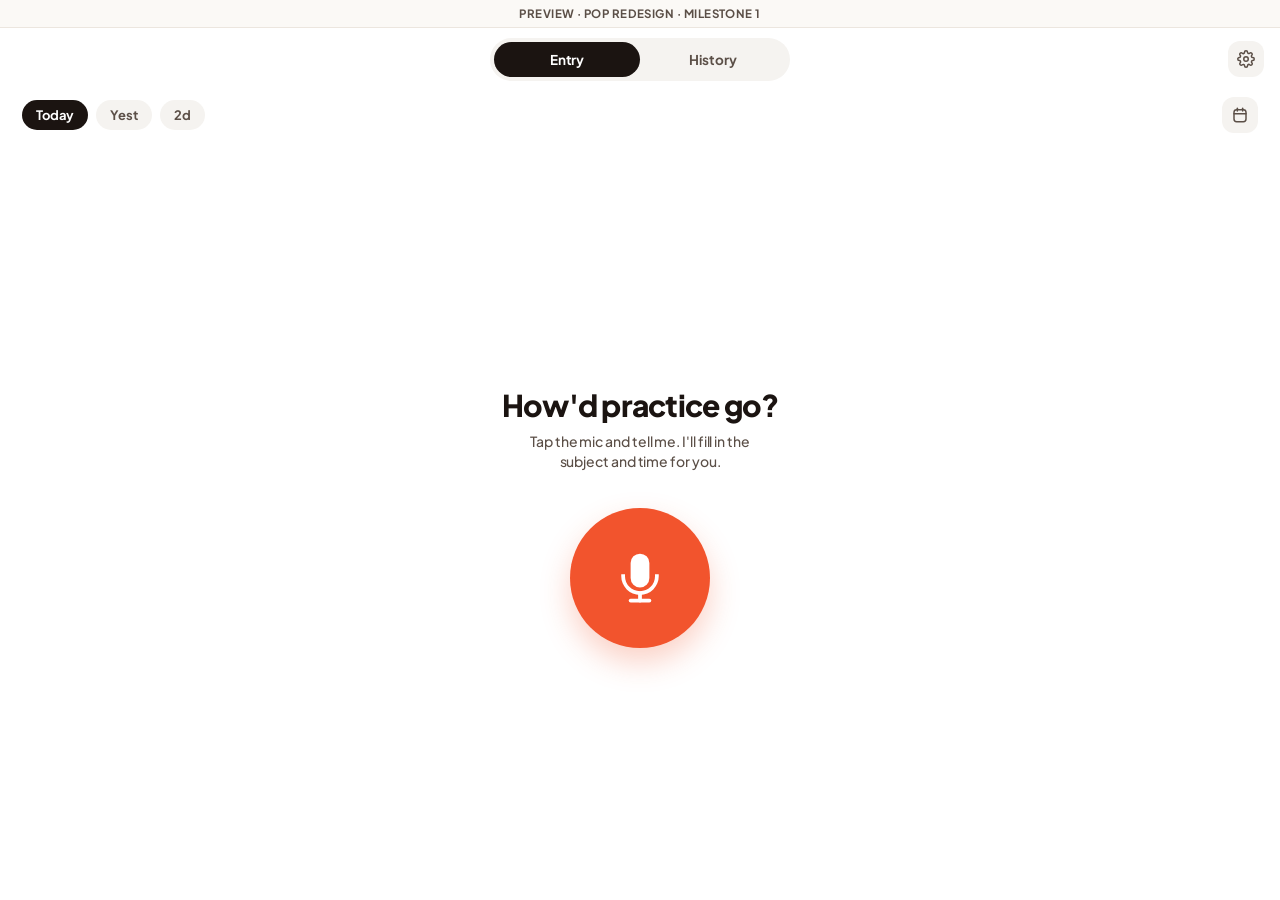
==== entry-v2.html @ ab2f77ab "Pop redesign: Milestone 1 — visual scaffold at entry-v2.html Side-by-side preview for the Pop direct" ====
<!DOCTYPE html>
<html lang="en">
  <head>
    <meta charset="UTF-8" />
    <meta name="viewport" content="width=device-width, initial-scale=1.0, viewport-fit=cover" />
    <title>Academic Practice Logger</title>

    <meta name="theme-color" content="#F2542D" />
    <meta name="apple-mobile-web-app-capable" content="yes" />
    <meta name="apple-mobile-web-app-status-bar-style" content="default" />
    <meta name="apple-mobile-web-app-title" content="Practice" />
    <link rel="manifest" href="./manifest.webmanifest" />
    <link rel="icon" href="./pwa/icon.svg" type="image/svg+xml" />

    <link rel="preconnect" href="https://fonts.googleapis.com" />
    <link rel="preconnect" href="https://fonts.gstatic.com" crossorigin />
    <link
      href="https://fonts.googleapis.com/css2?family=Plus+Jakarta+Sans:wght@400;500;600;700;800&display=swap"
      rel="stylesheet"
    />
    <link rel="stylesheet" href="./pop.css" />
  </head>
  <body>
    <div id="pop-root" class="pop-fullbleed"></div>
    <script type="module" src="./entry-v2.js"></script>
    <script type="module">
      import { registerServiceWorker } from "./pwa/pwa.js";
      registerServiceWorker();
    </script>
  </body>
</html>
---- pop.css ----
:root {
  color-scheme: light;
  --bg: #ffffff;
  --surface: #f5f3f0;
  --surface-soft: #fbf9f6;
  --ink: #1b1411;
  --ink-soft: #5b4f47;
  --mute: #a89c92;
  --border: #ece6df;

  --accent: #f2542d;
  --accent-deep: #c13c18;
  --accent-soft: #ffe2d6;
  --pop-yellow: #ffc830;

  --math-c: #f2542d;
  --math-s: #ffe2d6;
  --reading-c: #e8973a;
  --reading-s: #fceacb;
  --writing-c: #d33359;
  --writing-s: #fcdce3;
  --art-c: #d946a8;
  --art-s: #fbddf0;
  --science-c: #ea7331;
  --science-s: #fde1ce;
  --music-c: #b14acf;
  --music-s: #f2ddfc;
}

*,
*::before,
*::after {
  box-sizing: border-box;
  -webkit-tap-highlight-color: transparent;
}

html,
body {
  margin: 0;
  padding: 0;
  background: var(--bg);
  color: var(--ink);
  font-family: "Plus Jakarta Sans", -apple-system, system-ui, sans-serif;
  font-weight: 500;
  letter-spacing: -0.005em;
  -webkit-font-smoothing: antialiased;
}

button {
  font-family: inherit;
  color: inherit;
}

.pop-fullbleed {
  width: 100vw;
  min-height: 100vh;
  min-height: 100dvh;
  padding-top: env(safe-area-inset-top);
  padding-bottom: env(safe-area-inset-bottom);
  background: var(--bg);
  display: flex;
  flex-direction: column;
}

.pop-screen {
  flex: 1;
  display: flex;
  flex-direction: column;
}

/* ─── Top nav ─────────────────────────────────────────────────────── */
.pop-topnav {
  position: relative;
  padding: 10px 16px 8px;
  display: flex;
  align-items: center;
  flex-shrink: 0;
}
.pop-tabs {
  margin: 0 auto;
  display: flex;
  background: var(--surface);
  border-radius: 999px;
  padding: 4px;
  width: 100%;
  max-width: 300px;
}
.pop-tab {
  flex: 1;
  padding: 9px 0;
  border: 0;
  cursor: pointer;
  background: transparent;
  color: var(--ink-soft);
  font-size: 13.5px;
  font-weight: 700;
  letter-spacing: -0.01em;
  border-radius: 999px;
  transition: all 0.18s ease;
}
.pop-tab[aria-selected="true"] {
  background: var(--ink);
  color: #fff;
}
.pop-gear {
  position: absolute;
  right: 16px;
  top: 50%;
  transform: translateY(-50%);
  width: 36px;
  height: 36px;
  border: 0;
  border-radius: 12px;
  background: var(--surface);
  color: var(--ink-soft);
  display: grid;
  place-items: center;
  cursor: pointer;
}

/* ─── Date row ────────────────────────────────────────────────────── */
.pop-daterow {
  padding: 8px 22px 4px;
  display: flex;
  gap: 8px;
  align-items: center;
  flex-shrink: 0;
}
.pop-datepill {
  padding: 7px 14px;
  border-radius: 999px;
  border: 0;
  background: var(--surface);
  color: var(--ink-soft);
  font-size: 13px;
  font-weight: 700;
  letter-spacing: -0.01em;
  cursor: pointer;
  transition: all 0.18s ease;
}
.pop-datepill[aria-pressed="true"] {
  background: var(--ink);
  color: #fff;
}
.pop-calbtn {
  margin-left: auto;
  width: 36px;
  height: 36px;
  border: 0;
  border-radius: 12px;
  background: var(--surface);
  color: var(--ink-soft);
  display: grid;
  place-items: center;
  cursor: pointer;
}

/* ─── IDLE screen ─────────────────────────────────────────────────── */
.pop-idle {
  flex: 1;
  display: flex;
  flex-direction: column;
  align-items: center;
  justify-content: center;
  padding: 24px 22px;
  text-align: center;
}
.pop-idle-headline {
  font-size: 30px;
  font-weight: 800;
  letter-spacing: -0.025em;
  line-height: 1.1;
  color: var(--ink);
  margin: 0 0 10px;
}
.pop-idle-subhead {
  font-size: 14px;
  font-weight: 500;
  color: var(--ink-soft);
  line-height: 1.4;
  max-width: 260px;
  margin: 0 0 36px;
}
.pop-mic-big {
  position: relative;
  width: 140px;
  height: 140px;
  border: 0;
  padding: 0;
  background: var(--accent);
  border-radius: 50%;
  display: grid;
  place-items: center;
  color: #fff;
  box-shadow: 0 14px 30px rgba(242, 84, 45, 0.27);
  cursor: pointer;
  transition: transform 0.18s ease;
}
.pop-mic-big:active {
  transform: scale(0.97);
}
.pop-streak {
  margin-top: 28px;
  padding: 8px 14px;
  background: var(--surface);
  border-radius: 999px;
  display: inline-flex;
  align-items: center;
  gap: 8px;
  font-size: 12.5px;
  font-weight: 600;
  color: var(--ink-soft);
  white-space: nowrap;
}
.pop-streak-dot {
  width: 7px;
  height: 7px;
  border-radius: 999px;
  background: var(--pop-yellow);
}

/* ─── Stub screens (M1 placeholders) ──────────────────────────────── */
.pop-stub {
  flex: 1;
  display: flex;
  flex-direction: column;
  align-items: center;
  justify-content: center;
  padding: 24px;
  text-align: center;
  color: var(--mute);
  font-size: 14px;
  font-weight: 600;
}
.pop-stub strong {
  color: var(--ink);
  font-weight: 800;
  font-size: 18px;
  display: block;
  margin-bottom: 6px;
}

/* ─── Settings sheet (skeleton in M1) ─────────────────────────────── */
.pop-sheet-overlay {
  position: fixed;
  inset: 0;
  background: rgba(27, 20, 17, 0.4);
  z-index: 90;
  animation: pop-fade-in 0.25s ease both;
}
.pop-sheet {
  position: fixed;
  left: 0;
  right: 0;
  bottom: 0;
  background: #fff;
  border-radius: 24px 24px 0 0;
  padding: 14px 22px calc(28px + env(safe-area-inset-bottom));
  box-shadow: 0 -10px 30px rgba(0, 0, 0, 0.12);
  z-index: 100;
  animation: pop-slide-up 0.22s ease both;
}
.pop-sheet-handle {
  width: 44px;
  height: 5px;
  background: var(--border);
  border-radius: 999px;
  margin: 0 auto 10px;
}
.pop-sheet-titlebar {
  display: flex;
  align-items: center;
  justify-content: space-between;
  margin-bottom: 16px;
}
.pop-sheet-title {
  font-size: 22px;
  font-weight: 800;
  letter-spacing: -0.025em;
  margin: 0;
}
.pop-sheet-close {
  width: 32px;
  height: 32px;
  border: 0;
  border-radius: 10px;
  background: var(--surface);
  color: var(--ink-soft);
  font-size: 18px;
  cursor: pointer;
}
.pop-sheet-stub {
  padding: 32px 8px;
  text-align: center;
  color: var(--mute);
  font-size: 13.5px;
  font-weight: 600;
}

/* ─── Animations (from design handoff) ────────────────────────────── */
@keyframes pop-ring {
  0% { opacity: 0.55; transform: scale(0.85); }
  80% { opacity: 0; transform: scale(1.45); }
  100% { opacity: 0; transform: scale(1.45); }
}
@keyframes pop-caret {
  50% { opacity: 0; }
}
@keyframes pop-spin {
  to { transform: rotate(360deg); }
}
@keyframes pop-pop {
  0% { transform: scale(0.5); }
  60% { transform: scale(1.08); }
  100% { transform: scale(1); }
}
@keyframes pop-slide-up {
  from { transform: translateY(8px); opacity: 0; }
  to { transform: translateY(0); opacity: 1; }
}
@keyframes pop-fade-in {
  from { opacity: 0; }
  to { opacity: 1; }
}
@keyframes pop-live-pulse {
  50% { opacity: 0.4; }
}
@keyframes pop-detected-pulse {
  0% { box-shadow: 0 0 0 0 var(--pop-pulse, rgba(242, 84, 45, 0.45)); }
  100% { box-shadow: 0 0 0 14px rgba(242, 84, 45, 0); }
}

.pop-anim-up { animation: pop-slide-up 0.22s ease both; }
.pop-spinner {
  width: 16px;
  height: 16px;
  border: 2.5px solid rgba(242, 84, 45, 0.18);
  border-top-color: var(--accent);
  border-radius: 50%;
  animation: pop-spin 0.8s linear infinite;
  display: inline-block;
}

/* M1 preview banner so it's clear this is the work-in-progress */
.pop-preview-banner {
  background: var(--surface-soft);
  border-bottom: 1px solid var(--border);
  color: var(--ink-soft);
  font-size: 11.5px;
  font-weight: 700;
  letter-spacing: 0.04em;
  text-transform: uppercase;
  padding: 6px 16px;
  text-align: center;
}
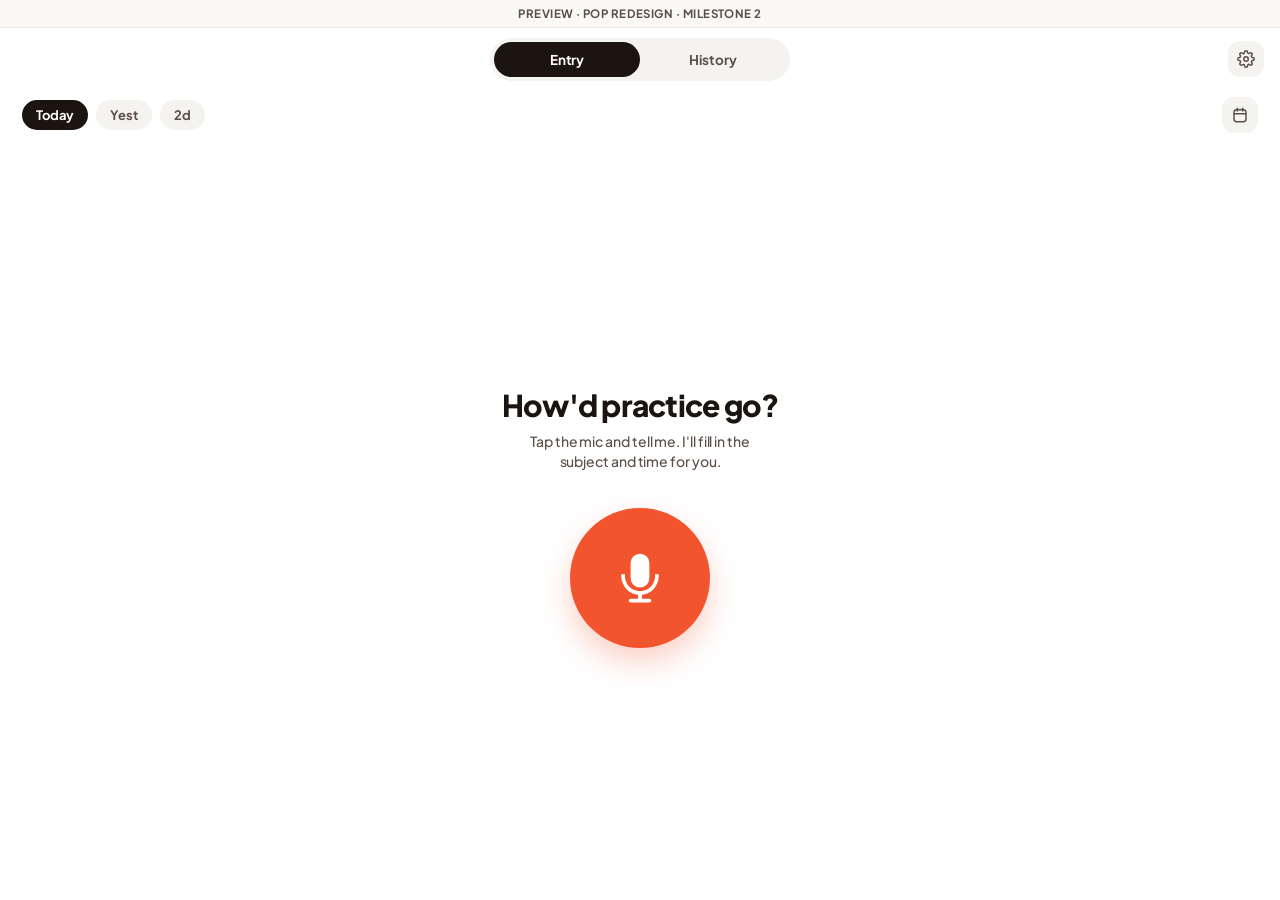
==== commit d503d540: "Pop redesign: Milestone 2 — voice capture, chips, save Wires the full record → review → save loop fo" ====
--- a/entry-v2.html
+++ b/entry-v2.html
@@ -22,6 +22,7 @@
   </head>
   <body>
     <div id="pop-root" class="pop-fullbleed"></div>
+    <input id="pop-photo-input" type="file" accept="image/*" hidden />
     <script type="module" src="./entry-v2.js"></script>
     <script type="module">
       import { registerServiceWorker } from "./pwa/pwa.js";
--- a/pop.css
+++ b/pop.css
@@ -219,6 +219,445 @@
   background: var(--pop-yellow);
 }
 
+/* ─── LISTENING screen ────────────────────────────────────────────── */
+.pop-listen {
+  flex: 1;
+  display: flex;
+  flex-direction: column;
+  padding: 8px 18px 0;
+  gap: 12px;
+  min-height: 0;
+}
+.pop-listen-bar {
+  display: flex;
+  align-items: center;
+  gap: 12px;
+  padding: 10px 14px;
+  background: var(--accent);
+  border: 0;
+  border-radius: 18px;
+  color: #fff;
+  cursor: pointer;
+  text-align: left;
+  width: 100%;
+}
+.pop-listen-bar-mic {
+  width: 36px;
+  height: 36px;
+  border-radius: 50%;
+  background: rgba(255, 255, 255, 0.22);
+  display: grid;
+  place-items: center;
+  flex-shrink: 0;
+}
+.pop-listen-bar-text {
+  flex: 1;
+  line-height: 1.15;
+}
+.pop-listen-bar-title {
+  font-size: 14px;
+  font-weight: 700;
+  display: flex;
+  align-items: center;
+  gap: 6px;
+}
+.pop-listen-bar-sub {
+  font-size: 12px;
+  opacity: 0.85;
+  margin-top: 2px;
+}
+.pop-live-dot {
+  width: 7px;
+  height: 7px;
+  border-radius: 999px;
+  background: currentColor;
+  display: inline-block;
+  animation: pop-live-pulse 1s ease-in-out infinite;
+}
+.pop-wave {
+  display: flex;
+  align-items: center;
+  gap: 3px;
+  height: 22px;
+  flex-shrink: 0;
+}
+.pop-wave span {
+  width: 3px;
+  border-radius: 2px;
+  background: rgba(255, 255, 255, 0.85);
+  animation: pop-live-pulse 1s ease-in-out infinite;
+}
+.pop-transcript {
+  flex: 1;
+  background: var(--surface-soft);
+  border-radius: 22px;
+  padding: 18px;
+  overflow: auto;
+  min-height: 0;
+}
+.pop-transcript-eyebrow {
+  font-size: 11px;
+  font-weight: 700;
+  letter-spacing: 0.1em;
+  text-transform: uppercase;
+  color: var(--mute);
+  margin-bottom: 10px;
+}
+.pop-transcript-body {
+  font-size: 17px;
+  line-height: 1.5;
+  font-weight: 500;
+  color: var(--ink);
+  letter-spacing: -0.005em;
+  white-space: pre-wrap;
+  word-break: break-word;
+}
+.pop-transcript-empty {
+  color: var(--mute);
+  font-style: italic;
+}
+.pop-caret {
+  display: inline-block;
+  width: 2.5px;
+  height: 1.05em;
+  background: var(--accent);
+  vertical-align: -3px;
+  margin-left: 3px;
+  border-radius: 1px;
+  animation: pop-caret 1s steps(2) infinite;
+}
+.pop-listen-hint {
+  padding: 12px 22px 18px;
+  text-align: center;
+  font-size: 12px;
+  color: var(--mute);
+  font-weight: 600;
+  flex-shrink: 0;
+}
+
+/* ─── CAPTURED screen ─────────────────────────────────────────────── */
+.pop-cap {
+  flex: 1;
+  display: flex;
+  flex-direction: column;
+  padding: 8px 18px 0;
+  gap: 10px;
+  min-height: 0;
+  overflow: auto;
+}
+.pop-gotit {
+  display: flex;
+  align-items: center;
+  gap: 12px;
+  padding: 10px 12px;
+  background: var(--surface);
+  border-radius: 18px;
+}
+.pop-gotit-icon {
+  width: 38px;
+  height: 38px;
+  border-radius: 50%;
+  background: var(--ink);
+  color: #fff;
+  display: grid;
+  place-items: center;
+  flex-shrink: 0;
+}
+.pop-gotit-text {
+  flex: 1;
+}
+.pop-gotit-title {
+  font-size: 14px;
+  font-weight: 700;
+  color: var(--ink);
+}
+.pop-gotit-sub {
+  font-size: 12px;
+  color: var(--ink-soft);
+  margin-top: 1px;
+}
+.pop-rerec {
+  width: 36px;
+  height: 36px;
+  border-radius: 12px;
+  background: #fff;
+  border: 1px solid var(--border);
+  color: var(--ink-soft);
+  display: grid;
+  place-items: center;
+  cursor: pointer;
+}
+.pop-note-card {
+  background: #fff;
+  border: 1.5px solid var(--border);
+  border-radius: 22px;
+  padding: 16px 18px;
+  min-height: 100px;
+  font-size: 15.5px;
+  line-height: 1.5;
+  color: var(--ink);
+  font-weight: 500;
+  letter-spacing: -0.005em;
+}
+.pop-note-card p,
+.pop-note-card ul {
+  margin: 0;
+}
+.pop-note-card ul {
+  padding-left: 18px;
+}
+.pop-note-card li {
+  margin-bottom: 4px;
+}
+.pop-note-empty {
+  color: var(--mute);
+  font-style: italic;
+}
+.pop-chips {
+  display: flex;
+  flex-wrap: wrap;
+  gap: 6px;
+}
+.pop-chip {
+  display: inline-flex;
+  align-items: center;
+  gap: 8px;
+  padding: 8px 14px 8px 10px;
+  border: 0;
+  border-radius: 999px;
+  font-size: 13.5px;
+  font-weight: 700;
+  letter-spacing: -0.01em;
+  cursor: pointer;
+  transition: all 0.18s ease;
+}
+.pop-chip-empty {
+  background: transparent;
+  border: 1.5px dashed var(--mute);
+  color: var(--mute);
+  padding: 7px 14px;
+  font-weight: 600;
+}
+.pop-chip-edit {
+  margin-left: 2px;
+  font-size: 11px;
+  opacity: 0.7;
+}
+.pop-chip-thumb {
+  width: 22px;
+  height: 22px;
+  border-radius: 6px;
+  object-fit: cover;
+  margin-right: -2px;
+}
+.pop-pulse {
+  animation: pop-detected-pulse 1.2s ease-out 2;
+}
+/* Editor panels (slide-up under chips) */
+.pop-editor {
+  background: var(--surface-soft);
+  border-radius: 18px;
+  padding: 14px;
+  animation: pop-slide-up 0.22s ease both;
+}
+.pop-editor-head {
+  display: flex;
+  justify-content: space-between;
+  align-items: center;
+  margin-bottom: 8px;
+}
+.pop-editor-label {
+  font-size: 12px;
+  color: var(--ink-soft);
+  font-weight: 700;
+  letter-spacing: 0.06em;
+  text-transform: uppercase;
+}
+.pop-editor-done {
+  background: transparent;
+  border: 0;
+  color: var(--accent-deep);
+  font-size: 13px;
+  font-weight: 700;
+  cursor: pointer;
+  padding: 2px 6px;
+}
+.pop-subj-scroll {
+  display: flex;
+  gap: 10px;
+  overflow-x: auto;
+  scrollbar-width: none;
+  padding: 4px 2px 8px;
+  margin: 0 -2px;
+}
+.pop-subj-scroll::-webkit-scrollbar {
+  display: none;
+}
+.pop-subj-tile {
+  flex-shrink: 0;
+  width: 76px;
+  height: 80px;
+  border-radius: 16px;
+  border: 1.5px solid var(--border);
+  background: #fff;
+  display: flex;
+  flex-direction: column;
+  align-items: center;
+  justify-content: center;
+  gap: 6px;
+  cursor: pointer;
+  transition: all 0.18s ease;
+  padding: 0;
+}
+.pop-subj-tile-label {
+  font-size: 11.5px;
+  font-weight: 700;
+  letter-spacing: -0.01em;
+  color: var(--ink);
+}
+.pop-stepper {
+  display: flex;
+  align-items: center;
+  justify-content: space-between;
+  padding: 4px;
+}
+.pop-step-btn {
+  width: 54px;
+  height: 54px;
+  border-radius: 16px;
+  border: 0;
+  background: #fff;
+  box-shadow: 0 2px 8px rgba(0, 0, 0, 0.06);
+  color: var(--ink);
+  font-size: 24px;
+  font-weight: 700;
+  cursor: pointer;
+  display: grid;
+  place-items: center;
+}
+.pop-step-btn[disabled] {
+  background: var(--surface);
+  color: var(--mute);
+  box-shadow: none;
+  cursor: not-allowed;
+}
+.pop-step-value {
+  display: flex;
+  align-items: baseline;
+  gap: 6px;
+}
+.pop-step-num {
+  font-size: 44px;
+  font-weight: 800;
+  letter-spacing: -0.04em;
+  line-height: 1;
+}
+.pop-step-unit {
+  font-size: 16px;
+  color: var(--ink-soft);
+  font-weight: 600;
+}
+.pop-step-hint {
+  text-align: center;
+  font-size: 11px;
+  color: var(--mute);
+  font-weight: 600;
+  margin-top: 4px;
+}
+.pop-save-wrap {
+  padding: 12px 18px calc(18px + env(safe-area-inset-bottom));
+  flex-shrink: 0;
+}
+.pop-save-btn {
+  width: 100%;
+  height: 58px;
+  border-radius: 20px;
+  border: 0;
+  font-size: 16px;
+  font-weight: 800;
+  letter-spacing: -0.01em;
+  cursor: pointer;
+  transition: all 0.2s ease;
+  background: var(--accent);
+  color: #fff;
+  box-shadow: 0 10px 24px rgba(242, 84, 45, 0.25);
+}
+.pop-save-btn[disabled] {
+  background: var(--surface);
+  color: var(--mute);
+  box-shadow: none;
+  cursor: not-allowed;
+}
+
+/* Toast (used for save errors) */
+.pop-toast {
+  position: fixed;
+  left: 16px;
+  right: 16px;
+  bottom: calc(96px + env(safe-area-inset-bottom));
+  background: var(--ink);
+  color: #fff;
+  padding: 12px 14px;
+  border-radius: 14px;
+  font-size: 13px;
+  font-weight: 600;
+  box-shadow: 0 12px 28px rgba(0, 0, 0, 0.18);
+  z-index: 50;
+  animation: pop-slide-up 0.22s ease both;
+}
+
+/* M2 simple saved confirmation (M3 will replace with the full screen) */
+.pop-saved-stub {
+  flex: 1;
+  display: flex;
+  flex-direction: column;
+  align-items: center;
+  justify-content: center;
+  padding: 24px 22px;
+  text-align: center;
+  gap: 20px;
+}
+.pop-saved-check {
+  width: 96px;
+  height: 96px;
+  border-radius: 50%;
+  background: var(--accent);
+  color: #fff;
+  display: grid;
+  place-items: center;
+  box-shadow: 0 18px 38px rgba(242, 84, 45, 0.25);
+  animation: pop-pop 0.4s cubic-bezier(0.2, 1.5, 0.4, 1) both;
+}
+.pop-saved-title {
+  font-size: 24px;
+  font-weight: 800;
+  letter-spacing: -0.025em;
+  color: var(--ink);
+  margin: 0;
+}
+.pop-saved-buttons {
+  display: flex;
+  gap: 10px;
+  width: 100%;
+}
+.pop-saved-buttons button {
+  flex: 1;
+  height: 54px;
+  border-radius: 18px;
+  border: 0;
+  font-size: 14.5px;
+  font-weight: 700;
+  cursor: pointer;
+}
+.pop-btn-soft {
+  background: var(--surface);
+  color: var(--ink);
+}
+.pop-btn-ink {
+  background: var(--ink);
+  color: #fff;
+}
+
 /* ─── Stub screens (M1 placeholders) ──────────────────────────────── */
 .pop-stub {
   flex: 1;
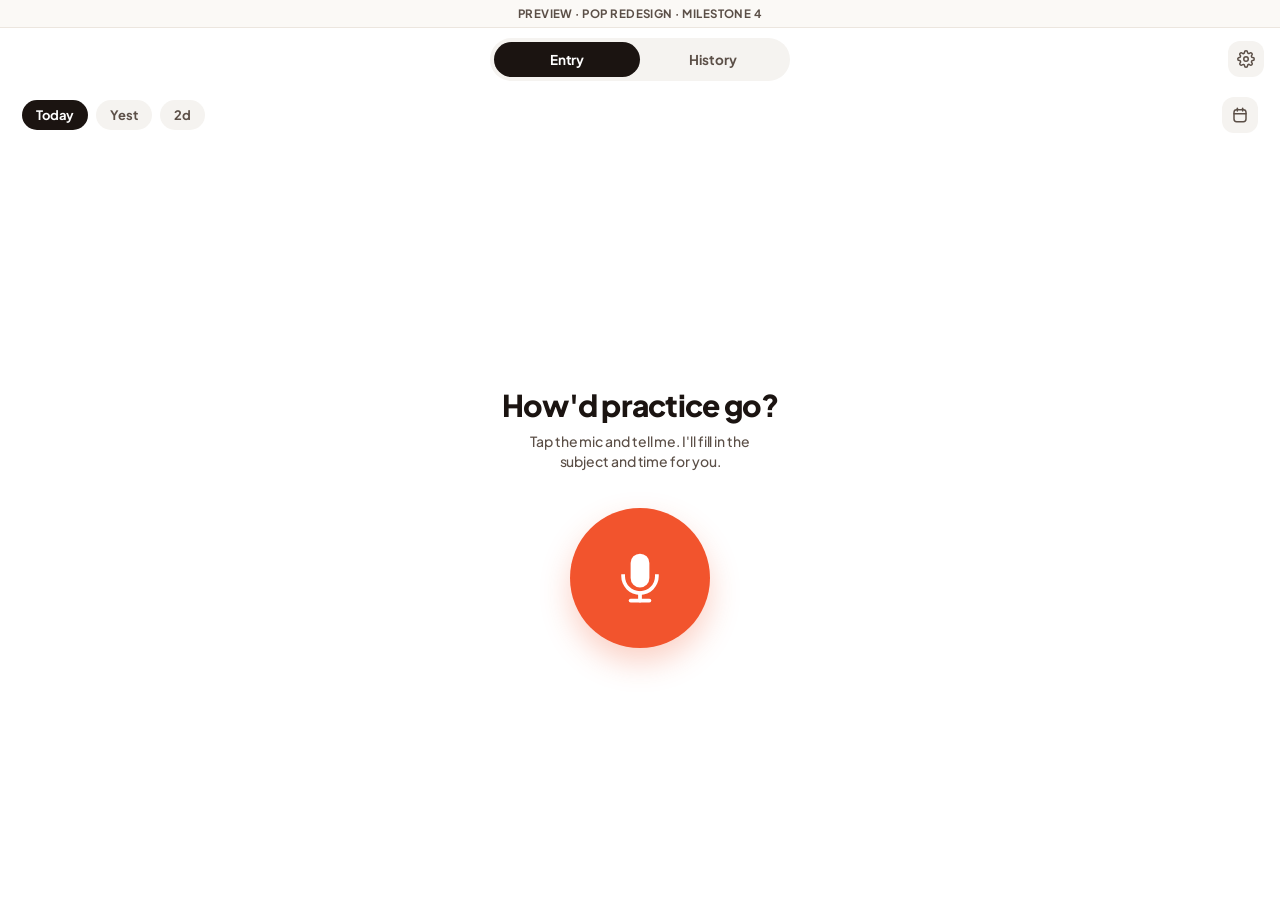
==== commit 6d4f28c7: "Pop redesign: Milestone 4 — Settings sheet + polish + smarter tidy Settings sheet (gear icon) now co" ====
--- a/entry-v2.html
+++ b/entry-v2.html
@@ -23,6 +23,7 @@
   <body>
     <div id="pop-root" class="pop-fullbleed"></div>
     <input id="pop-photo-input" type="file" accept="image/*" hidden />
+    <input id="pop-import-input" type="file" accept="application/json,.json" hidden />
     <script type="module" src="./entry-v2.js"></script>
     <script type="module">
       import { registerServiceWorker } from "./pwa/pwa.js";
--- a/pop.css
+++ b/pop.css
@@ -606,20 +606,27 @@
   animation: pop-slide-up 0.22s ease both;
 }
 
-/* M2 simple saved confirmation (M3 will replace with the full screen) */
-.pop-saved-stub {
+/* ─── SAVED screen ────────────────────────────────────────────────── */
+.pop-saved {
   flex: 1;
   display: flex;
   flex-direction: column;
+}
+.pop-saved-body {
+  flex: 1;
+  display: flex;
+  flex-direction: column;
   align-items: center;
   justify-content: center;
-  padding: 24px 22px;
-  text-align: center;
   gap: 20px;
+  padding: 0 30px;
+}
+.pop-check-wrap {
+  position: relative;
 }
 .pop-saved-check {
-  width: 96px;
-  height: 96px;
+  width: 116px;
+  height: 116px;
   border-radius: 50%;
   background: var(--accent);
   color: #fff;
@@ -628,17 +635,72 @@
   box-shadow: 0 18px 38px rgba(242, 84, 45, 0.25);
   animation: pop-pop 0.4s cubic-bezier(0.2, 1.5, 0.4, 1) both;
 }
+.pop-confetti {
+  position: absolute;
+  border-radius: 2px;
+  opacity: 0;
+  animation: pop-fade-in 0.6s ease both;
+}
+.pop-saved-headline {
+  text-align: center;
+}
 .pop-saved-title {
-  font-size: 24px;
+  font-size: 28px;
   font-weight: 800;
   letter-spacing: -0.025em;
+  line-height: 1.1;
   color: var(--ink);
   margin: 0;
 }
+.pop-saved-sub {
+  font-size: 14px;
+  color: var(--ink-soft);
+  margin-top: 8px;
+  font-weight: 500;
+}
+.pop-streak-card {
+  width: 100%;
+  background: var(--surface);
+  border-radius: 20px;
+  padding: 16px;
+}
+.pop-streak-card-head {
+  display: flex;
+  align-items: center;
+  justify-content: space-between;
+  margin-bottom: 10px;
+}
+.pop-streak-card-title {
+  font-size: 13px;
+  font-weight: 700;
+  letter-spacing: -0.01em;
+}
+.pop-streak-card-title-dot {
+  color: var(--pop-yellow);
+}
+.pop-streak-card-sub {
+  font-size: 11px;
+  color: var(--ink-soft);
+  font-weight: 600;
+}
+.pop-streak-segments {
+  display: flex;
+  gap: 6px;
+}
+.pop-streak-seg {
+  flex: 1;
+  height: 10px;
+  border-radius: 5px;
+  background: var(--border);
+}
+.pop-streak-seg-filled {
+  background: var(--pop-yellow);
+}
 .pop-saved-buttons {
   display: flex;
   gap: 10px;
-  width: 100%;
+  padding: 0 18px calc(18px + env(safe-area-inset-bottom));
+  flex-shrink: 0;
 }
 .pop-saved-buttons button {
   flex: 1;
@@ -656,6 +718,377 @@
 .pop-btn-ink {
   background: var(--ink);
   color: #fff;
+}
+
+/* ─── HISTORY tab ─────────────────────────────────────────────────── */
+.pop-history {
+  flex: 1;
+  display: flex;
+  flex-direction: column;
+  padding: 8px 18px 0;
+  overflow: auto;
+  position: relative;
+}
+.pop-stats {
+  display: flex;
+  gap: 8px;
+  margin-bottom: 14px;
+  flex-shrink: 0;
+}
+.pop-stat-card {
+  flex: 1;
+  padding: 12px 14px;
+  border-radius: 16px;
+}
+.pop-stat-soft {
+  background: var(--surface);
+  color: var(--ink);
+}
+.pop-stat-ink {
+  background: var(--ink);
+  color: #fff;
+}
+.pop-stat-eyebrow {
+  font-size: 11px;
+  font-weight: 700;
+  letter-spacing: 0.06em;
+  text-transform: uppercase;
+}
+.pop-stat-soft .pop-stat-eyebrow {
+  color: var(--ink-soft);
+}
+.pop-stat-ink .pop-stat-eyebrow {
+  opacity: 0.7;
+}
+.pop-stat-value {
+  font-size: 22px;
+  font-weight: 800;
+  letter-spacing: -0.02em;
+  margin-top: 4px;
+}
+.pop-stat-value-unit {
+  font-size: 13px;
+  font-weight: 600;
+  opacity: 0.7;
+  margin-left: 4px;
+}
+.pop-day-group {
+  display: flex;
+  flex-direction: column;
+  gap: 8px;
+  margin-bottom: 14px;
+}
+.pop-day-eyebrow {
+  font-size: 11px;
+  font-weight: 800;
+  letter-spacing: 0.1em;
+  color: var(--mute);
+  text-transform: uppercase;
+  margin-top: 4px;
+}
+.pop-entry-card {
+  background: #fff;
+  border: 1px solid var(--border);
+  border-radius: 18px;
+  padding: 14px;
+  display: flex;
+  gap: 12px;
+  align-items: flex-start;
+}
+.pop-entry-badge {
+  width: 44px;
+  height: 44px;
+  border-radius: 14px;
+  display: grid;
+  place-items: center;
+  flex-shrink: 0;
+}
+.pop-entry-main {
+  flex: 1;
+  min-width: 0;
+}
+.pop-entry-meta {
+  display: flex;
+  align-items: baseline;
+  gap: 8px;
+  flex-wrap: wrap;
+}
+.pop-entry-subject {
+  font-size: 14.5px;
+  font-weight: 800;
+  letter-spacing: -0.01em;
+}
+.pop-entry-duration {
+  font-size: 12.5px;
+  color: var(--ink-soft);
+  font-weight: 600;
+}
+.pop-entry-time {
+  font-size: 11px;
+  color: var(--mute);
+  font-weight: 600;
+  margin-left: auto;
+}
+.pop-entry-note {
+  font-size: 13.5px;
+  color: var(--ink);
+  margin-top: 4px;
+  line-height: 1.45;
+  font-weight: 500;
+  white-space: pre-wrap;
+  overflow: hidden;
+  text-overflow: ellipsis;
+  display: -webkit-box;
+  -webkit-line-clamp: 3;
+  -webkit-box-orient: vertical;
+}
+.pop-entry-photo {
+  width: 44px;
+  height: 44px;
+  border-radius: 12px;
+  object-fit: cover;
+  flex-shrink: 0;
+}
+.pop-history-empty {
+  margin-top: 40px;
+  text-align: center;
+  color: var(--ink-soft);
+}
+.pop-history-empty-title {
+  font-size: 16px;
+  font-weight: 700;
+  color: var(--ink);
+  margin-bottom: 6px;
+}
+.pop-history-empty-sub {
+  font-size: 13px;
+  font-weight: 500;
+}
+.pop-fab {
+  position: fixed;
+  bottom: calc(24px + env(safe-area-inset-bottom));
+  right: 22px;
+  width: 60px;
+  height: 60px;
+  border-radius: 20px;
+  background: var(--accent);
+  color: #fff;
+  border: 0;
+  cursor: pointer;
+  display: grid;
+  place-items: center;
+  box-shadow: 0 12px 26px rgba(242, 84, 45, 0.33);
+  z-index: 20;
+}
+
+/* ─── Settings sheet content (M4) ─────────────────────────────────── */
+.pop-sheet {
+  max-height: 80vh;
+  max-height: 80dvh;
+  overflow: auto;
+}
+.pop-sheet-section {
+  margin-bottom: 12px;
+}
+.pop-sheet-card {
+  background: var(--surface-soft);
+  border-radius: 18px;
+  padding: 14px 16px;
+}
+.pop-sheet-card-row {
+  display: flex;
+  align-items: center;
+  gap: 12px;
+}
+.pop-setting-text {
+  flex: 1;
+  min-width: 0;
+}
+.pop-setting-title {
+  font-size: 14.5px;
+  font-weight: 700;
+  letter-spacing: -0.01em;
+  color: var(--ink);
+}
+.pop-setting-sub {
+  font-size: 12.5px;
+  color: var(--ink-soft);
+  margin-top: 3px;
+  line-height: 1.4;
+  font-weight: 500;
+}
+.pop-setting-sub-warn {
+  color: var(--danger, #b91c1c);
+}
+
+/* iOS-style toggle */
+.pop-toggle {
+  flex-shrink: 0;
+  position: relative;
+  width: 52px;
+  height: 30px;
+  border: 0;
+  border-radius: 999px;
+  background: var(--mute);
+  cursor: pointer;
+  padding: 0;
+  transition: background 0.2s ease;
+}
+.pop-toggle[aria-checked="true"] {
+  background: var(--accent);
+}
+.pop-toggle::after {
+  content: "";
+  position: absolute;
+  top: 3px;
+  left: 3px;
+  width: 24px;
+  height: 24px;
+  border-radius: 50%;
+  background: #fff;
+  transition: transform 0.2s ease;
+  box-shadow: 0 1px 3px rgba(0, 0, 0, 0.18);
+}
+.pop-toggle[aria-checked="true"]::after {
+  transform: translateX(22px);
+}
+
+/* Full-width text-buttons inside settings cards */
+.pop-sheet-btn {
+  display: flex;
+  align-items: center;
+  justify-content: space-between;
+  width: 100%;
+  background: var(--surface-soft);
+  border: 0;
+  border-radius: 18px;
+  padding: 14px 16px;
+  text-align: left;
+  cursor: pointer;
+  margin-bottom: 8px;
+  color: var(--ink);
+}
+.pop-sheet-btn:hover {
+  background: var(--surface);
+}
+.pop-sheet-btn-chev {
+  color: var(--mute);
+  font-size: 18px;
+}
+.pop-sheet-btn-danger .pop-setting-title {
+  color: var(--accent-deep);
+}
+
+/* Links section */
+.pop-link-list {
+  display: flex;
+  flex-direction: column;
+  gap: 8px;
+  margin-top: 8px;
+}
+.pop-link-row {
+  background: var(--surface-soft);
+  border-radius: 14px;
+  padding: 10px 12px;
+  display: flex;
+  gap: 8px;
+  align-items: flex-start;
+}
+.pop-link-row-main {
+  flex: 1;
+  min-width: 0;
+}
+.pop-link-name {
+  font-size: 14px;
+  font-weight: 700;
+  color: var(--ink);
+  display: block;
+  word-break: break-word;
+}
+.pop-link-url {
+  font-size: 12px;
+  color: var(--accent-deep);
+  text-decoration: none;
+  word-break: break-all;
+  display: block;
+  margin-top: 2px;
+}
+.pop-link-notes {
+  font-size: 12.5px;
+  color: var(--ink-soft);
+  margin-top: 4px;
+  line-height: 1.4;
+}
+.pop-link-del {
+  background: transparent;
+  border: 0;
+  color: var(--mute);
+  font-size: 18px;
+  cursor: pointer;
+  padding: 4px 6px;
+  flex-shrink: 0;
+}
+.pop-link-form {
+  display: flex;
+  flex-direction: column;
+  gap: 8px;
+  margin-top: 10px;
+}
+.pop-link-form input,
+.pop-link-form textarea {
+  width: 100%;
+  border: 1px solid var(--border);
+  border-radius: 12px;
+  padding: 10px 12px;
+  background: #fff;
+  font-family: inherit;
+  font-size: 14px;
+  font-weight: 500;
+  color: var(--ink);
+  resize: vertical;
+}
+.pop-link-form input:focus,
+.pop-link-form textarea:focus {
+  outline: none;
+  border-color: var(--accent);
+}
+.pop-link-form-btn {
+  align-self: flex-end;
+  background: var(--ink);
+  color: #fff;
+  border: 0;
+  border-radius: 12px;
+  padding: 8px 16px;
+  font-size: 13px;
+  font-weight: 700;
+  cursor: pointer;
+}
+.pop-link-empty {
+  padding: 12px;
+  text-align: center;
+  color: var(--mute);
+  font-size: 12.5px;
+  font-weight: 500;
+  background: var(--surface-soft);
+  border-radius: 14px;
+}
+
+.pop-section-eyebrow {
+  font-size: 11px;
+  font-weight: 800;
+  letter-spacing: 0.1em;
+  text-transform: uppercase;
+  color: var(--mute);
+  margin: 16px 0 8px;
+}
+
+.pop-backup-status {
+  font-size: 12.5px;
+  color: var(--ink-soft);
+  font-weight: 500;
+  margin-top: 6px;
+  padding: 0 4px;
+  min-height: 1.4em;
 }
 
 /* ─── Stub screens (M1 placeholders) ──────────────────────────────── */
